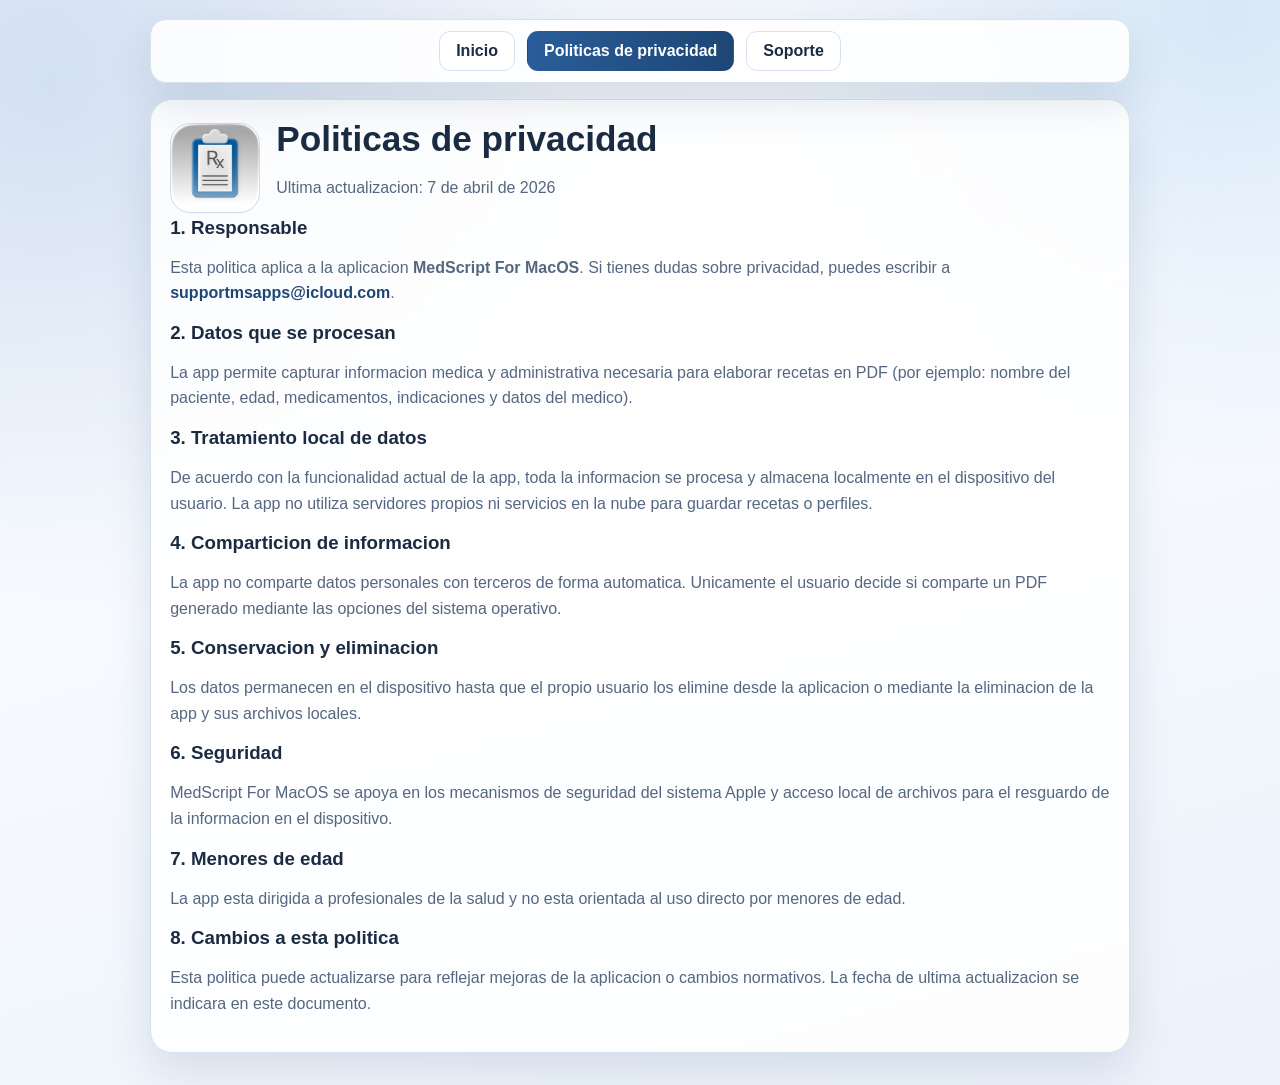
==== politicas-privacidad.html @ 315866ce "Add files via upload" ====
<!doctype html>
<html lang="es">
  <head>
    <meta charset="UTF-8" />
    <meta name="viewport" content="width=device-width, initial-scale=1.0" />
    <title>MedScript For MacOS | Politicas de privacidad</title>
    <meta
      name="description"
      content="Politica de privacidad de MedScript For MacOS para App Store."
    />
    <link rel="stylesheet" href="styles.css" />
  </head>
  <body>
    <div class="site">
      <nav class="top-nav" aria-label="Navegacion principal">
        <a class="nav-link" href="index.html">Inicio</a>
        <a class="nav-link active" href="politicas-privacidad.html">Politicas de privacidad</a>
        <a class="nav-link" href="soporte.html">Soporte</a>
      </nav>

      <main class="card">
        <header class="hero-head">
          <img
            class="app-icon"
            src="assets/app-icon.png"
            alt="Icono de la app MedScript For MacOS"
            width="90"
            height="90"
          />
          <div>
            <h1>Politicas de privacidad</h1>
            <p>Ultima actualizacion: 7 de abril de 2026</p>
          </div>
        </header>

        <h3>1. Responsable</h3>
        <p>
          Esta politica aplica a la aplicacion <strong>MedScript For MacOS</strong>. Si tienes dudas
          sobre privacidad, puedes escribir a <a class="email-link" href="mailto:supportmsapps@icloud.com">supportmsapps@icloud.com</a>.
        </p>

        <h3>2. Datos que se procesan</h3>
        <p>
          La app permite capturar informacion medica y administrativa necesaria para elaborar recetas
          en PDF (por ejemplo: nombre del paciente, edad, medicamentos, indicaciones y datos del medico).
        </p>

        <h3>3. Tratamiento local de datos</h3>
        <p>
          De acuerdo con la funcionalidad actual de la app, toda la informacion se procesa y almacena
          localmente en el dispositivo del usuario. La app no utiliza servidores propios ni servicios en la nube
          para guardar recetas o perfiles.
        </p>

        <h3>4. Comparticion de informacion</h3>
        <p>
          La app no comparte datos personales con terceros de forma automatica. Unicamente el usuario decide
          si comparte un PDF generado mediante las opciones del sistema operativo.
        </p>

        <h3>5. Conservacion y eliminacion</h3>
        <p>
          Los datos permanecen en el dispositivo hasta que el propio usuario los elimine desde la aplicacion
          o mediante la eliminacion de la app y sus archivos locales.
        </p>

        <h3>6. Seguridad</h3>
        <p>
          MedScript For MacOS se apoya en los mecanismos de seguridad del sistema Apple y acceso local de
          archivos para el resguardo de la informacion en el dispositivo.
        </p>

        <h3>7. Menores de edad</h3>
        <p>
          La app esta dirigida a profesionales de la salud y no esta orientada al uso directo por menores de edad.
        </p>

        <h3>8. Cambios a esta politica</h3>
        <p>
          Esta politica puede actualizarse para reflejar mejoras de la aplicacion o cambios normativos.
          La fecha de ultima actualizacion se indicara en este documento.
        </p>
      </main>
    </div>
  </body>
</html>
---- styles.css ----
:root {
  --bg: #f3f6fb;
  --surface: rgba(255, 255, 255, 0.88);
  --stroke: #d8e1ef;
  --text: #1a2b42;
  --muted: #556780;
  --brand: #2a5d99;
  --brand-strong: #1d4675;
  --shadow: 0 18px 45px rgba(20, 48, 84, 0.12);
}

* {
  box-sizing: border-box;
}

html,
body {
  margin: 0;
  padding: 0;
}

body {
  font-family: "Avenir Next", "Segoe UI", sans-serif;
  color: var(--text);
  background:
    radial-gradient(circle at 4% 8%, rgba(66, 122, 196, 0.16), transparent 34%),
    radial-gradient(circle at 96% 2%, rgba(104, 167, 224, 0.2), transparent 28%),
    linear-gradient(165deg, #eef3fa 0%, #f8fbff 40%, #ecf2fb 100%);
  min-height: 100vh;
}

.site {
  width: min(980px, 92vw);
  margin: 0 auto;
  padding: 1.2rem 0 2rem;
}

.top-nav {
  display: flex;
  gap: 0.75rem;
  justify-content: center;
  flex-wrap: wrap;
  padding: 0.7rem;
  border: 1px solid var(--stroke);
  border-radius: 16px;
  background: var(--surface);
  backdrop-filter: blur(7px);
  box-shadow: var(--shadow);
  position: sticky;
  top: 0.8rem;
  z-index: 5;
}

.nav-link {
  text-decoration: none;
  border: 1px solid var(--stroke);
  border-radius: 11px;
  padding: 0.6rem 1rem;
  font-weight: 700;
  color: var(--text);
  background: #fff;
}

.nav-link.active {
  color: #fff;
  border-color: transparent;
  background: linear-gradient(90deg, var(--brand), var(--brand-strong));
}

.hero,
.card {
  margin-top: 1rem;
  border: 1px solid var(--stroke);
  border-radius: 22px;
  background: var(--surface);
  box-shadow: var(--shadow);
}

.hero {
  padding: clamp(1.1rem, 3vw, 2rem);
  display: grid;
  gap: 1.2rem;
}

.hero-head {
  display: flex;
  align-items: center;
  gap: 1rem;
  flex-wrap: wrap;
}

.app-icon {
  width: 90px;
  height: 90px;
  border-radius: 20px;
  border: 1px solid #d0dae9;
}

h1,
h2,
h3 {
  margin: 0;
  font-family: "Gill Sans", "Trebuchet MS", sans-serif;
}

h1 {
  font-size: clamp(1.5rem, 3vw, 2.2rem);
}

h2 {
  font-size: clamp(1.3rem, 2.5vw, 1.8rem);
}

p,
li {
  color: var(--muted);
  line-height: 1.6;
}

.section-grid {
  display: grid;
  gap: 1rem;
  grid-template-columns: repeat(2, minmax(0, 1fr));
}

.card {
  padding: 1.2rem;
}

.card ul,
.card ol {
  margin: 0.8rem 0 0;
  padding-left: 1.1rem;
}

.footer-note {
  margin-top: 1rem;
  text-align: center;
  color: var(--muted);
  font-size: 0.92rem;
}

.email-link {
  color: var(--brand-strong);
  font-weight: 700;
  text-decoration: none;
}

.badge {
  display: inline-block;
  margin-top: 0.75rem;
  padding: 0.35rem 0.6rem;
  border-radius: 999px;
  background: #e7effb;
  color: #2f4f79;
  font-size: 0.86rem;
  font-weight: 700;
}

@media (max-width: 800px) {
  .section-grid {
    grid-template-columns: 1fr;
  }

  .app-icon {
    width: 76px;
    height: 76px;
  }
}
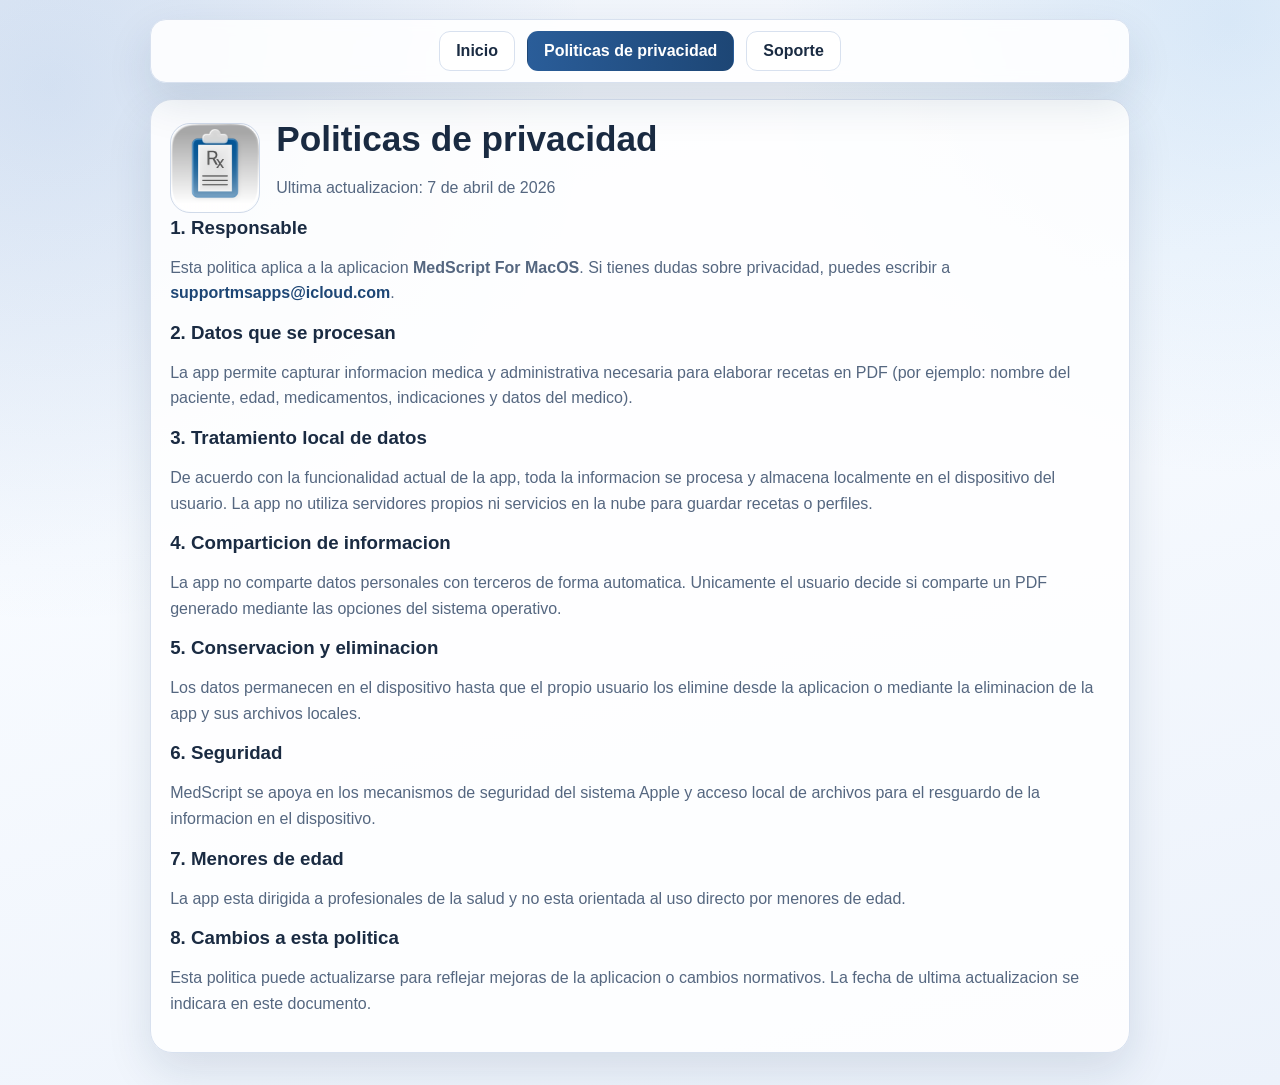
==== commit f8df126e: "Update politicas-privacidad.html" ====
--- a/politicas-privacidad.html
+++ b/politicas-privacidad.html
@@ -66,7 +66,7 @@
 
         <h3>6. Seguridad</h3>
         <p>
-          MedScript For MacOS se apoya en los mecanismos de seguridad del sistema Apple y acceso local de
+          MedScript se apoya en los mecanismos de seguridad del sistema Apple y acceso local de
           archivos para el resguardo de la informacion en el dispositivo.
         </p>
 
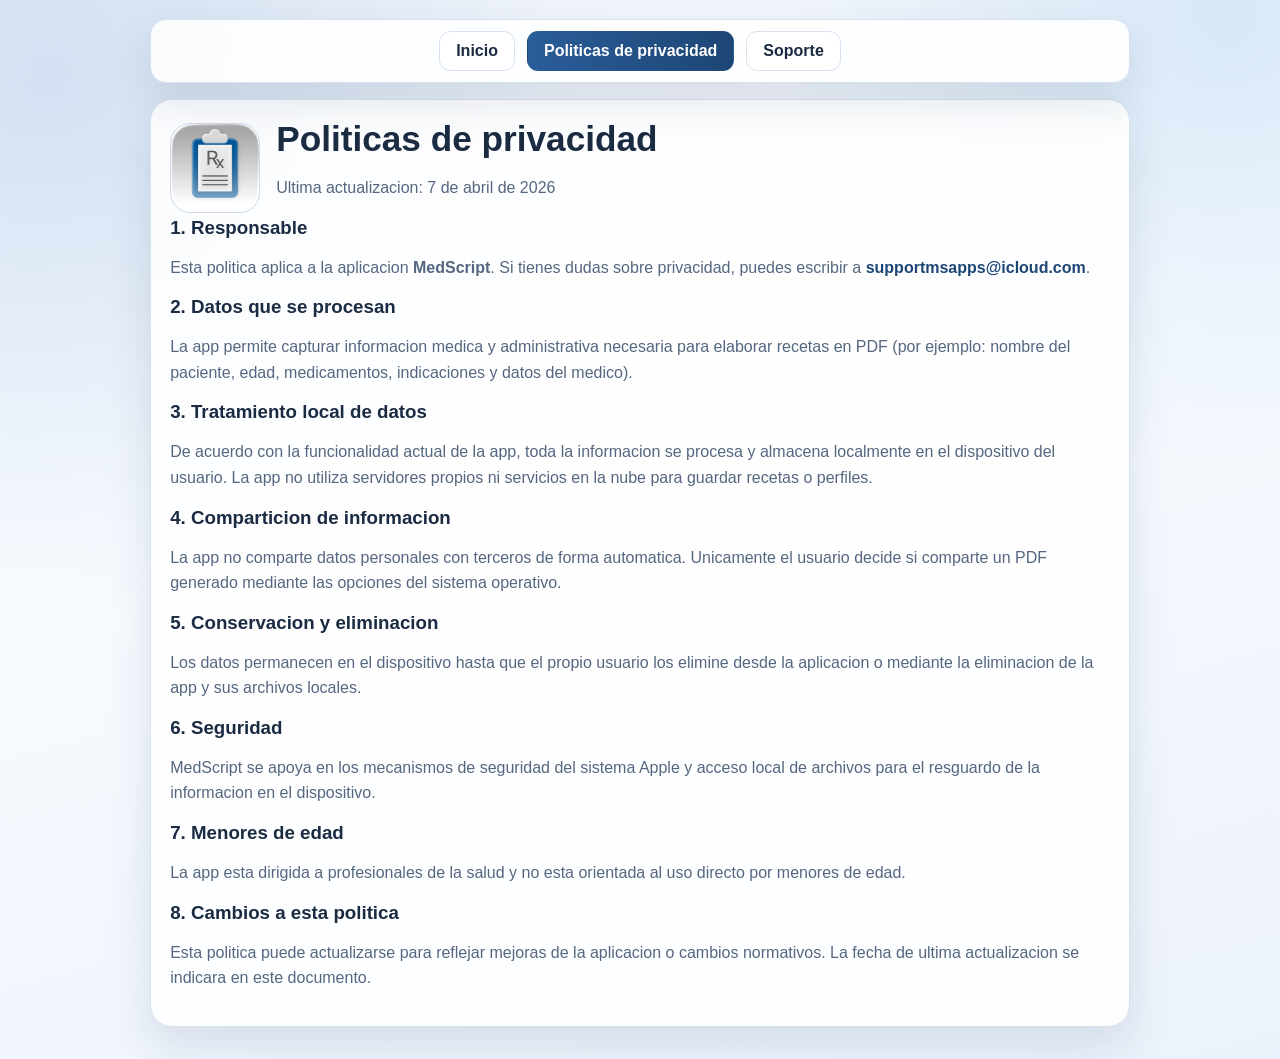
==== commit 5536b9c4: "Update politicas-privacidad.html" ====
--- a/politicas-privacidad.html
+++ b/politicas-privacidad.html
@@ -35,7 +35,7 @@
 
         <h3>1. Responsable</h3>
         <p>
-          Esta politica aplica a la aplicacion <strong>MedScript For MacOS</strong>. Si tienes dudas
+          Esta politica aplica a la aplicacion <strong>MedScript</strong>. Si tienes dudas
           sobre privacidad, puedes escribir a <a class="email-link" href="mailto:supportmsapps@icloud.com">supportmsapps@icloud.com</a>.
         </p>
 
